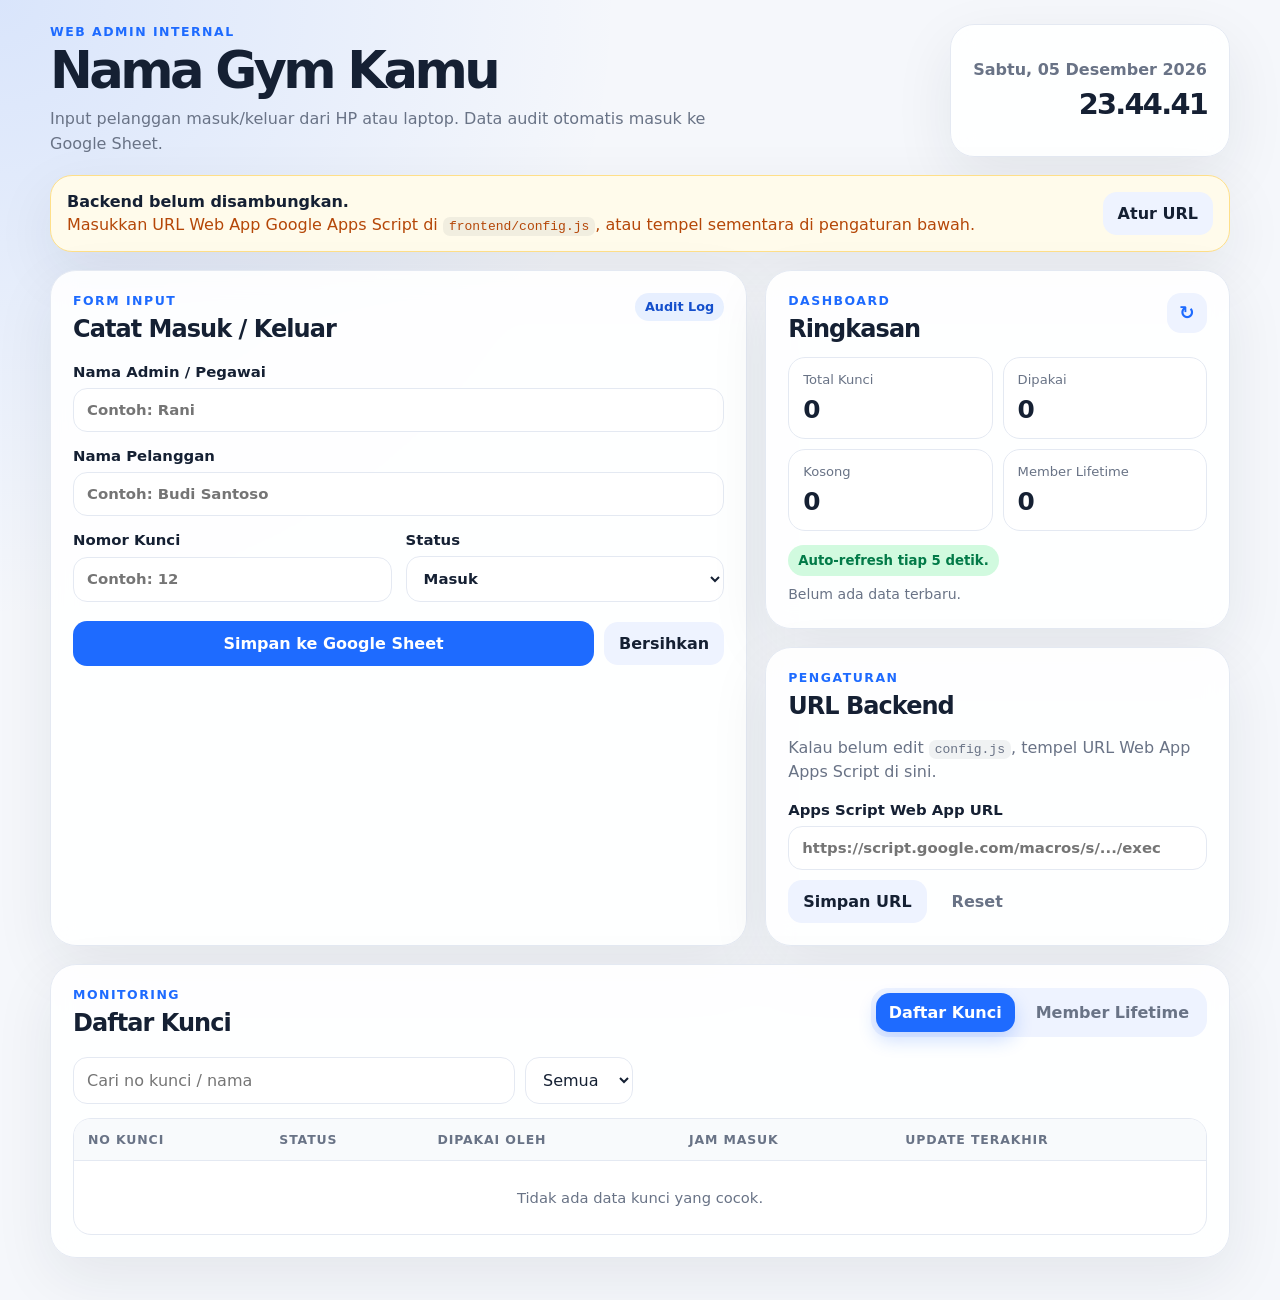
==== index.html @ b12ef4f4 "first commit" ====
<!doctype html>
<html lang="id">
<head>
  <meta charset="utf-8" />
  <meta http-equiv="refresh" content="0; url=frontend/" />
  <meta name="viewport" content="width=device-width, initial-scale=1" />
  <title>Sistem Admin Gym</title>
</head>
<body>
  <p>Membuka sistem admin gym...</p>
  <script>window.location.replace("frontend/");</script>
</body>
</html>
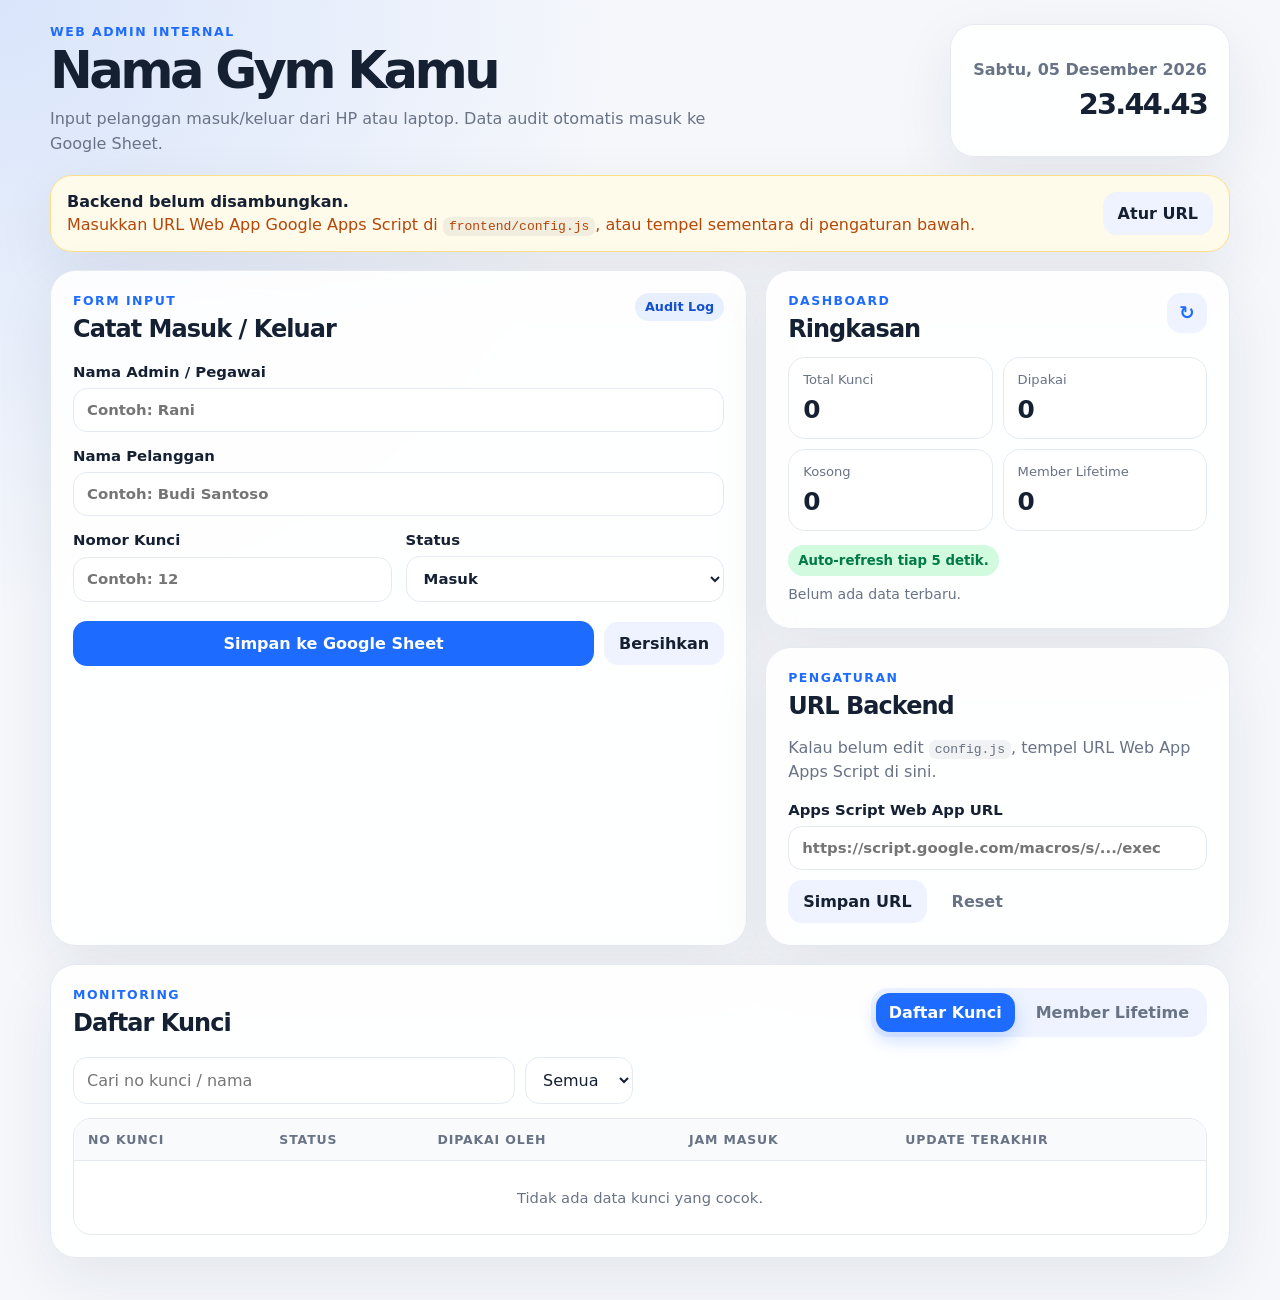
==== commit b0af1e9a: "Add deploy trigger comment to index.html" ====
--- a/index.html
+++ b/index.html
@@ -1,4 +1,5 @@
 <!doctype html>
+<!-- trigger deploy -->
 <html lang="id">
 <head>
   <meta charset="utf-8" />
